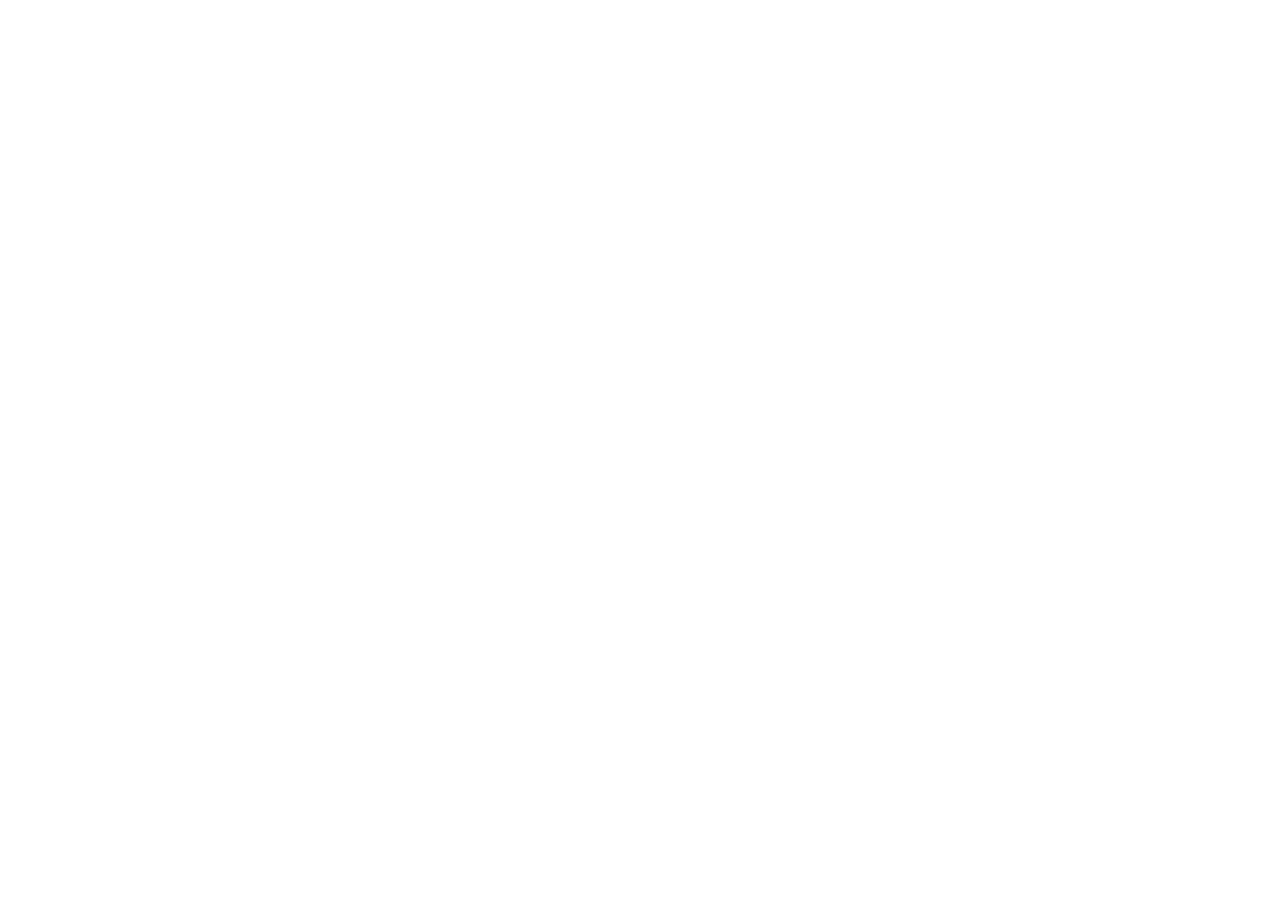
==== index.html @ 3cf4deaf "Publish Canoe Layout Planner" ====
<!doctype html>
<html lang="en">
  <head>
    <meta charset="UTF-8" />
    <meta name="viewport" content="width=device-width, initial-scale=1.0" />
    <title>Cardboard Boat Float Lab</title>
  </head>
  <body>
    <div id="root"></div>
    <script type="module" src="/pages-entry.tsx"></script>
  </body>
</html>
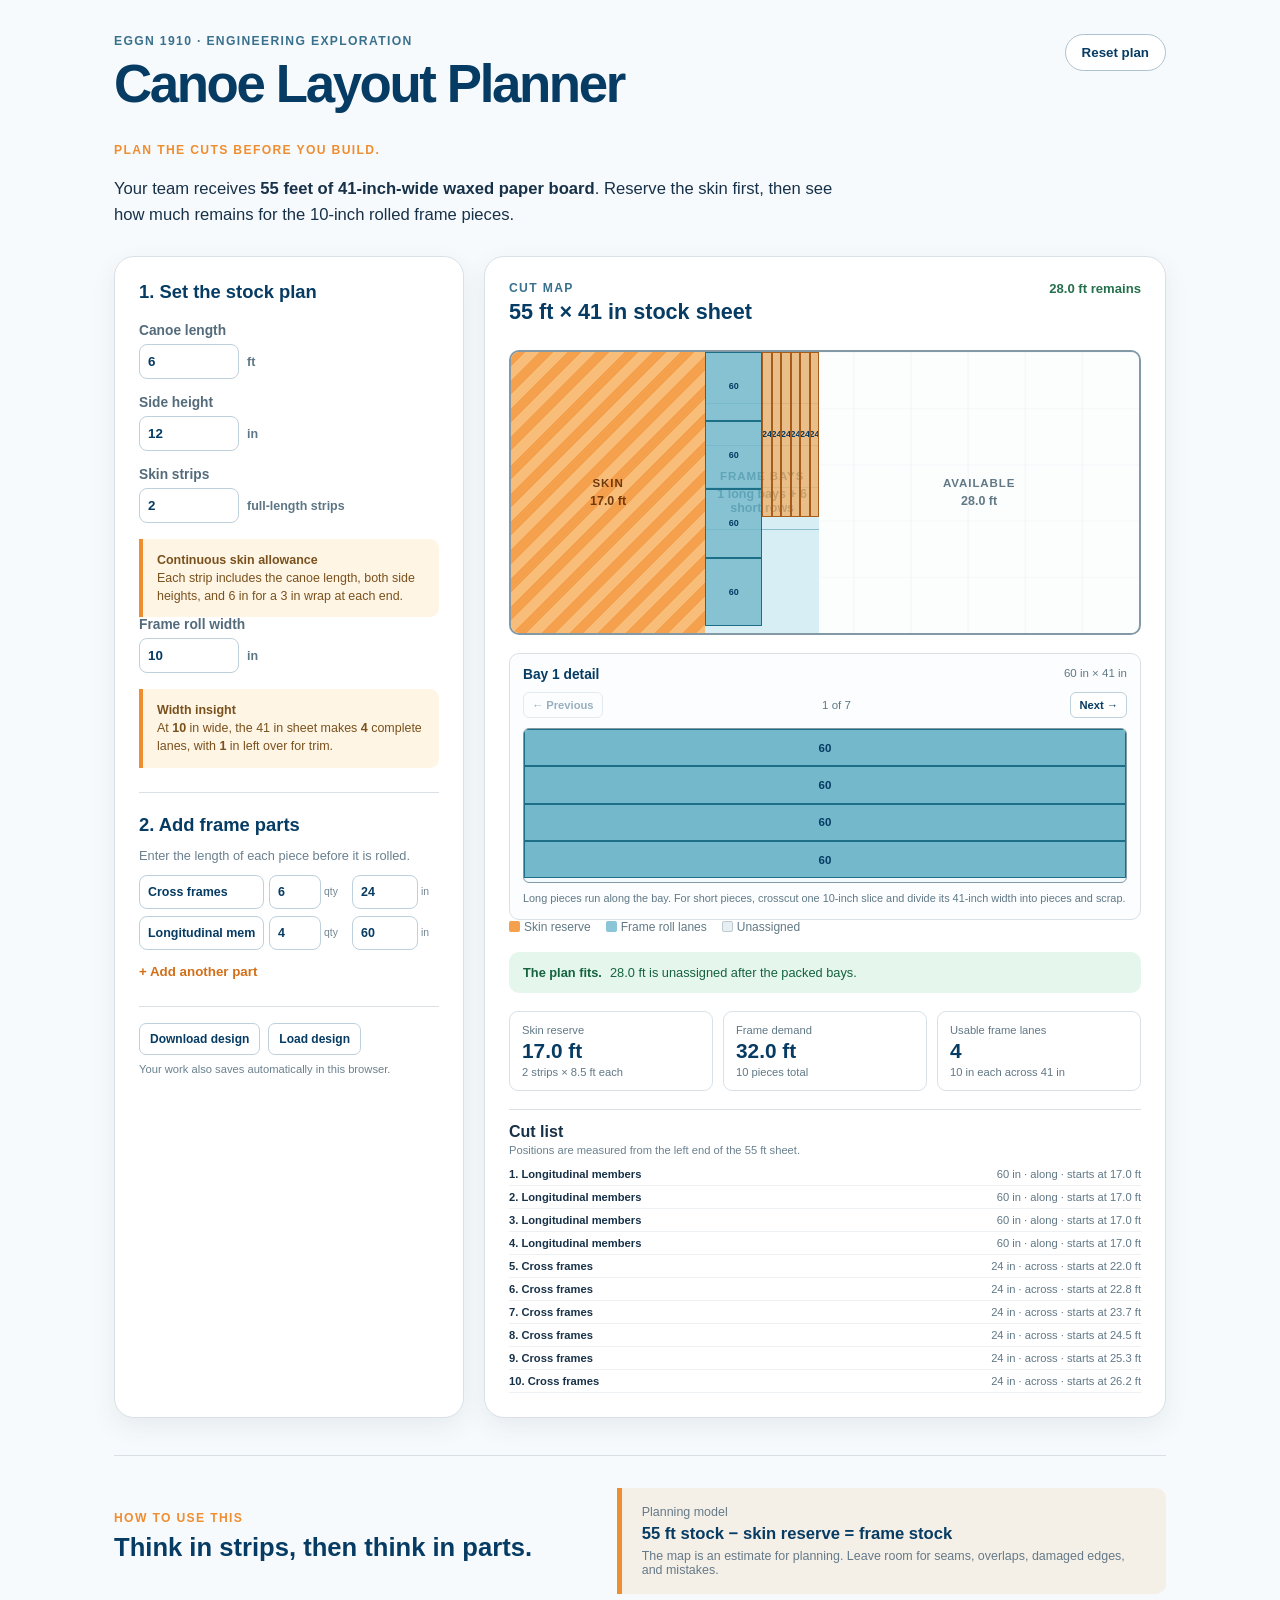
==== commit 16292b89: "Publish feature-complete canoe layout planner" ====
--- a/index.html
+++ b/index.html
@@ -3,10 +3,10 @@
   <head>
     <meta charset="UTF-8" />
     <meta name="viewport" content="width=device-width, initial-scale=1.0" />
-    <title>Cardboard Boat Float Lab</title>
+    <meta http-equiv="refresh" content="0; url=./Canoe%20Layout%20Planner.html" />
+    <title>Canoe Layout Planner</title>
   </head>
   <body>
-    <div id="root"></div>
-    <script type="module" src="/pages-entry.tsx"></script>
+    <p>Opening the <a href="./Canoe%20Layout%20Planner.html">Canoe Layout Planner</a>…</p>
   </body>
 </html>
